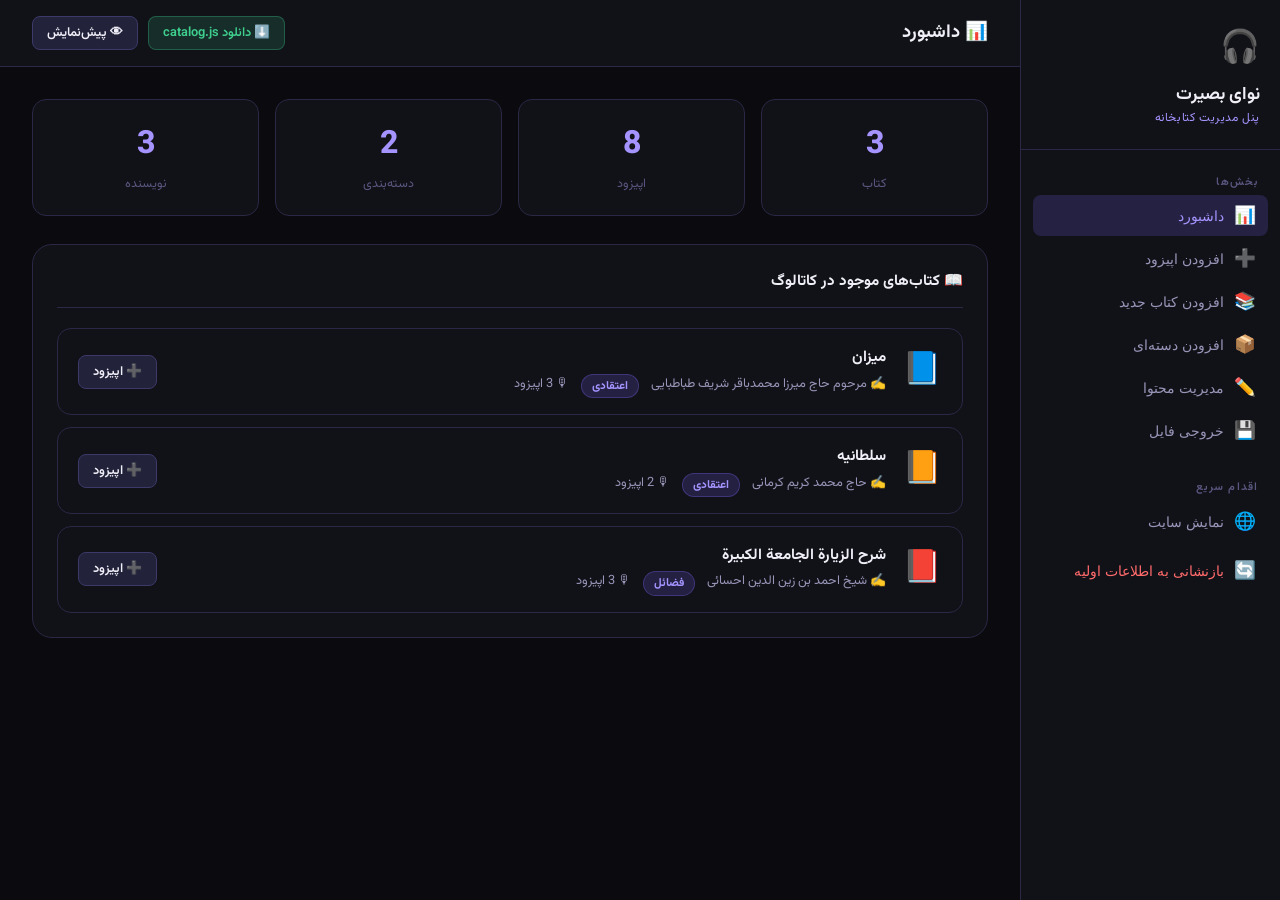
==== admin.html @ f635dee9 "Update admin.html" ====
<!DOCTYPE html>
<html lang="fa" dir="rtl">
<head>
  <meta charset="UTF-8" />
  <meta name="viewport" content="width=device-width, initial-scale=1.0" />
  <title>پنل مدیریت — نوای بصیرت</title>
  <link rel="icon" href="image/favicon.svg" type="image/svg+xml">
  <link rel="preconnect" href="https://fonts.googleapis.com">
  <link href="https://fonts.googleapis.com/css2?family=Vazirmatn:wght@300;400;500;600;700;800&display=swap" rel="stylesheet">
  <style>
    :root {
      --bg-deep:       #0a0a0f;
      --bg-card:       #111118;
      --bg-surface:    #1a1a28;
      --bg-elevated:   #22223a;
      --accent:        #7c6aff;
      --accent-glow:   rgba(124,106,255,0.18);
      --accent-soft:   #a594ff;
      --gold:          #f0c040;
      --text-primary:  #f0eff8;
      --text-secondary:#9896b8;
      --text-muted:    #5a5880;
      --border:        #2a2845;
      --border-bright: #3d3a6a;
      --success:       #3ecf8e;
      --danger:        #ff6b6b;
      --radius-sm:     8px;
      --radius-md:     14px;
      --radius-lg:     20px;
      --font:          'Vazirmatn', sans-serif;
    }

    *, *::before, *::after { box-sizing: border-box; margin: 0; padding: 0; }

    body {
      font-family: var(--font);
      background: var(--bg-deep);
      color: var(--text-primary);
      direction: rtl;
      min-height: 100vh;
      line-height: 1.6;
      font-size: 15px;
    }

    /* ── لایه‌اوت اصلی ── */
    .layout {
      display: grid;
      grid-template-columns: 260px 1fr;
      min-height: 100vh;
    }

    /* ── سایدبار ── */
    .sidebar {
      background: var(--bg-card);
      border-left: 1px solid var(--border);
      padding: 0;
      position: sticky;
      top: 0;
      height: 100vh;
      display: flex;
      flex-direction: column;
      overflow-y: auto;
    }

    .sidebar-logo {
      padding: 24px 20px 20px;
      border-bottom: 1px solid var(--border);
    }
    .sidebar-logo .logo-icon { font-size: 2rem; }
    .sidebar-logo .logo-title {
      font-size: 1.1rem;
      font-weight: 700;
      color: var(--text-primary);
      margin-top: 6px;
    }
    .sidebar-logo .logo-sub {
      font-size: 0.75rem;
      color: var(--accent-soft);
      letter-spacing: 0.05em;
    }

    .sidebar-nav {
      padding: 16px 12px;
      flex: 1;
    }

    .nav-section-title {
      font-size: 0.7rem;
      color: var(--text-muted);
      text-transform: uppercase;
      letter-spacing: 0.1em;
      padding: 8px 10px 4px;
      font-weight: 600;
    }

    .nav-item {
      display: flex;
      align-items: center;
      gap: 10px;
      padding: 10px 12px;
      border-radius: var(--radius-sm);
      color: var(--text-secondary);
      cursor: pointer;
      font-size: 0.88rem;
      font-weight: 500;
      transition: all 0.18s;
      margin-bottom: 2px;
      border: none;
      background: none;
      width: 100%;
      text-align: right;
    }
    .nav-item:hover { background: var(--bg-surface); color: var(--text-primary); }
    .nav-item.active { background: var(--accent-glow); color: var(--accent-soft); }
    .nav-item .nav-icon { font-size: 1.1rem; }

    /* ── محتوای اصلی ── */
    .main {
      display: flex;
      flex-direction: column;
      min-height: 100vh;
    }

    .topbar {
      background: var(--bg-card);
      border-bottom: 1px solid var(--border);
      padding: 16px 32px;
      display: flex;
      align-items: center;
      justify-content: space-between;
      position: sticky;
      top: 0;
      z-index: 10;
    }

    .page-title {
      font-size: 1.15rem;
      font-weight: 700;
      display: flex;
      align-items: center;
      gap: 10px;
    }

    .content {
      padding: 32px;
      flex: 1;
    }

    /* ── تب‌ها ── */
    .tabs {
      display: flex;
      gap: 4px;
      background: var(--bg-card);
      border: 1px solid var(--border);
      border-radius: var(--radius-md);
      padding: 4px;
      margin-bottom: 28px;
      width: fit-content;
    }

    .tab-btn {
      padding: 8px 20px;
      border-radius: 10px;
      border: none;
      background: none;
      color: var(--text-secondary);
      font-family: var(--font);
      font-size: 0.88rem;
      font-weight: 500;
      cursor: pointer;
      transition: all 0.18s;
    }
    .tab-btn.active {
      background: var(--accent);
      color: #fff;
    }
    .tab-btn:hover:not(.active) { color: var(--text-primary); }

    .tab-panel { display: none; }
    .tab-panel.active { display: block; }

    /* ── کارت‌ها ── */
    .card {
      background: var(--bg-card);
      border: 1px solid var(--border);
      border-radius: var(--radius-lg);
      padding: 24px;
      margin-bottom: 20px;
    }

    .card-title {
      font-size: 0.95rem;
      font-weight: 700;
      color: var(--text-primary);
      margin-bottom: 20px;
      padding-bottom: 14px;
      border-bottom: 1px solid var(--border);
      display: flex;
      align-items: center;
      gap: 8px;
    }

    /* ── فرم ── */
    .form-row {
      display: grid;
      grid-template-columns: 1fr 1fr;
      gap: 16px;
      margin-bottom: 16px;
    }

    .form-row.single { grid-template-columns: 1fr; }
    .form-row.triple { grid-template-columns: 1fr 1fr 1fr; }

    .form-group {
      display: flex;
      flex-direction: column;
      gap: 6px;
    }

    .form-label {
      font-size: 0.8rem;
      font-weight: 600;
      color: var(--text-secondary);
      display: flex;
      align-items: center;
      gap: 6px;
    }

    .form-label .req { color: var(--danger); }

    .form-input, .form-select, .form-textarea {
      background: var(--bg-surface);
      border: 1px solid var(--border);
      border-radius: var(--radius-sm);
      padding: 10px 14px;
      color: var(--text-primary);
      font-family: var(--font);
      font-size: 0.9rem;
      transition: border-color 0.18s, box-shadow 0.18s;
      direction: rtl;
    }

    .form-input:focus, .form-select:focus, .form-textarea:focus {
      outline: none;
      border-color: var(--accent);
      box-shadow: 0 0 0 3px var(--accent-glow);
    }

    .form-textarea { min-height: 80px; resize: vertical; }

    .form-select option { background: var(--bg-surface); }

    /* ── آپلود فایل صوتی ── */
    .audio-drop-zone {
      border: 2px dashed var(--border-bright);
      border-radius: var(--radius-md);
      padding: 32px;
      text-align: center;
      cursor: pointer;
      transition: all 0.2s;
      background: var(--bg-surface);
      position: relative;
    }
    .audio-drop-zone:hover, .audio-drop-zone.drag-over {
      border-color: var(--accent);
      background: var(--accent-glow);
    }
    .audio-drop-zone input[type="file"] {
      position: absolute;
      inset: 0;
      opacity: 0;
      cursor: pointer;
    }
    .drop-icon { font-size: 2.5rem; margin-bottom: 10px; }
    .drop-text { font-size: 0.9rem; color: var(--text-secondary); }
    .drop-subtext { font-size: 0.78rem; color: var(--text-muted); margin-top: 4px; }

    /* ── پریویو فایل صوتی ── */
    .audio-preview {
      background: var(--bg-elevated);
      border: 1px solid var(--border-bright);
      border-radius: var(--radius-md);
      padding: 16px;
      display: none;
      margin-top: 12px;
    }
    .audio-preview.visible { display: block; }
    .audio-info {
      display: flex;
      align-items: center;
      gap: 14px;
    }
    .audio-file-icon { font-size: 2rem; }
    .audio-file-name { font-size: 0.88rem; font-weight: 600; color: var(--text-primary); }
    .audio-file-meta { font-size: 0.78rem; color: var(--text-muted); margin-top: 2px; }
    .audio-detected {
      display: flex;
      gap: 12px;
      margin-top: 12px;
      padding-top: 12px;
      border-top: 1px solid var(--border);
    }
    .detected-item {
      background: rgba(62,207,142,0.1);
      border: 1px solid rgba(62,207,142,0.3);
      border-radius: var(--radius-sm);
      padding: 6px 12px;
      font-size: 0.8rem;
      color: var(--success);
      display: flex;
      align-items: center;
      gap: 6px;
    }
    .detected-item span { font-weight: 700; }

    /* ── دکمه‌ها ── */
    .btn {
      padding: 10px 24px;
      border-radius: var(--radius-sm);
      border: none;
      font-family: var(--font);
      font-size: 0.9rem;
      font-weight: 600;
      cursor: pointer;
      transition: all 0.18s;
      display: inline-flex;
      align-items: center;
      gap: 8px;
    }
    .btn-primary {
      background: var(--accent);
      color: #fff;
    }
    .btn-primary:hover { background: var(--accent-soft); transform: translateY(-1px); }
    .btn-secondary {
      background: var(--bg-elevated);
      color: var(--text-primary);
      border: 1px solid var(--border-bright);
    }
    .btn-secondary:hover { border-color: var(--accent); color: var(--accent-soft); }
    .btn-success {
      background: rgba(62,207,142,0.15);
      color: var(--success);
      border: 1px solid rgba(62,207,142,0.3);
    }
    .btn-success:hover { background: rgba(62,207,142,0.25); }
    .btn-danger {
      background: rgba(255,107,107,0.12);
      color: var(--danger);
      border: 1px solid rgba(255,107,107,0.25);
    }
    .btn-danger:hover { background: rgba(255,107,107,0.2); }
    .btn-sm { padding: 6px 14px; font-size: 0.8rem; }

    .btn-row {
      display: flex;
      gap: 10px;
      margin-top: 20px;
      padding-top: 20px;
      border-top: 1px solid var(--border);
      justify-content: flex-end;
    }

    /* ── نشان‌ها ── */
    .badge {
      display: inline-flex;
      align-items: center;
      padding: 2px 10px;
      border-radius: 20px;
      font-size: 0.72rem;
      font-weight: 700;
    }
    .badge-new { background: rgba(255,107,107,0.15); color: var(--danger); border: 1px solid rgba(255,107,107,0.3); }
    .badge-cat { background: var(--accent-glow); color: var(--accent-soft); border: 1px solid rgba(124,106,255,0.3); }
    .badge-ok { background: rgba(62,207,142,0.1); color: var(--success); border: 1px solid rgba(62,207,142,0.25); }

    /* ── لیست کتاب‌ها ── */
    .books-list { display: flex; flex-direction: column; gap: 12px; }

    .book-item {
      background: var(--bg-card);
      border: 1px solid var(--border);
      border-radius: var(--radius-md);
      padding: 16px 20px;
      display: flex;
      align-items: center;
      gap: 16px;
      cursor: pointer;
      transition: all 0.18s;
    }
    .book-item:hover { border-color: var(--border-bright); background: var(--bg-surface); }
    .book-item.selected { border-color: var(--accent); background: var(--accent-glow); }

    .book-emoji { font-size: 2rem; flex-shrink: 0; }
    .book-info { flex: 1; }
    .book-name { font-size: 0.95rem; font-weight: 700; color: var(--text-primary); }
    .book-meta { font-size: 0.8rem; color: var(--text-secondary); margin-top: 4px; display: flex; gap: 12px; }
    .book-actions { display: flex; gap: 8px; }

    /* ── لیست اپیزودها ── */
    .episodes-list { display: flex; flex-direction: column; gap: 8px; }

    .episode-item {
      background: var(--bg-surface);
      border: 1px solid var(--border);
      border-radius: var(--radius-sm);
      padding: 12px 16px;
      display: flex;
      align-items: center;
      gap: 12px;
    }

    .ep-num {
      width: 28px;
      height: 28px;
      background: var(--accent-glow);
      border-radius: 50%;
      display: flex;
      align-items: center;
      justify-content: center;
      font-size: 0.75rem;
      font-weight: 700;
      color: var(--accent-soft);
      flex-shrink: 0;
    }
    .ep-info { flex: 1; }
    .ep-title { font-size: 0.88rem; font-weight: 600; color: var(--text-primary); }
    .ep-meta { font-size: 0.75rem; color: var(--text-muted); margin-top: 2px; display: flex; gap: 10px; }

    /* ── خروجی catalog.js ── */
    .output-box {
      background: #0d0d1a;
      border: 1px solid var(--border);
      border-radius: var(--radius-md);
      padding: 20px;
      font-family: 'Courier New', monospace;
      font-size: 0.78rem;
      color: #a594ff;
      overflow: auto;
      max-height: 500px;
      white-space: pre;
      line-height: 1.6;
      direction: ltr;
      text-align: left;
    }

    /* ── آمار ── */
    .stats-grid {
      display: grid;
      grid-template-columns: repeat(4, 1fr);
      gap: 16px;
      margin-bottom: 28px;
    }

    .stat-card {
      background: var(--bg-card);
      border: 1px solid var(--border);
      border-radius: var(--radius-md);
      padding: 20px;
      text-align: center;
    }
    .stat-num { font-size: 2rem; font-weight: 800; color: var(--accent-soft); }
    .stat-label { font-size: 0.78rem; color: var(--text-muted); margin-top: 4px; }

    /* ── هشدار/موفقیت ── */
    .alert {
      padding: 12px 16px;
      border-radius: var(--radius-sm);
      font-size: 0.85rem;
      display: flex;
      align-items: center;
      gap: 10px;
      margin-bottom: 16px;
    }
    .alert-success { background: rgba(62,207,142,0.1); border: 1px solid rgba(62,207,142,0.3); color: var(--success); }
    .alert-warning { background: rgba(240,192,64,0.1); border: 1px solid rgba(240,192,64,0.3); color: var(--gold); }
    .alert-error { background: rgba(255,107,107,0.1); border: 1px solid rgba(255,107,107,0.3); color: var(--danger); }
    .alert { display: none; }
    .alert.show { display: flex; }

    /* ── چک‌باکس ── */
    .check-row {
      display: flex;
      align-items: center;
      gap: 10px;
    }
    .check-row input[type="checkbox"] {
      width: 18px;
      height: 18px;
      accent-color: var(--accent);
      cursor: pointer;
    }
    .check-row label { font-size: 0.88rem; color: var(--text-secondary); cursor: pointer; }

    /* ── پروگرس ── */
    .progress-bar {
      height: 4px;
      background: var(--border);
      border-radius: 2px;
      overflow: hidden;
      margin-top: 8px;
    }
    .progress-fill {
      height: 100%;
      background: var(--accent);
      border-radius: 2px;
      transition: width 0.3s;
      width: 0%;
    }

    /* ── responsive ── */
    @media (max-width: 900px) {
      .layout { grid-template-columns: 1fr; }
      .sidebar { position: static; height: auto; }
      .stats-grid { grid-template-columns: repeat(2, 1fr); }
      .form-row { grid-template-columns: 1fr; }
    }

    /* ── تگ اپشنال ── */
    .optional { font-size: 0.7rem; color: var(--text-muted); }

    /* ── نشانگر بارگذاری ── */
    .loading-spinner {
      display: inline-block;
      width: 14px;
      height: 14px;
      border: 2px solid rgba(255,255,255,0.3);
      border-top-color: #fff;
      border-radius: 50%;
      animation: spin 0.7s linear infinite;
    }
    @keyframes spin { to { transform: rotate(360deg); } }

    /* ── تقسیم‌کننده بخش ── */
    .section-divider {
      display: flex;
      align-items: center;
      gap: 12px;
      margin: 24px 0 20px;
      color: var(--text-muted);
      font-size: 0.8rem;
    }
    .section-divider::before,
    .section-divider::after {
      content: '';
      flex: 1;
      height: 1px;
      background: var(--border);
    }
  </style>
</head>
<body>

<div class="layout">

  <!-- ── سایدبار ── -->
  <aside class="sidebar">
    <div class="sidebar-logo">
      <div class="logo-icon">🎧</div>
      <div class="logo-title">نوای بصیرت</div>
      <div class="logo-sub">پنل مدیریت کتابخانه</div>
    </div>
    <nav class="sidebar-nav">
      <div class="nav-section-title">بخش‌ها</div>
      <button class="nav-item active" onclick="switchTab('dashboard')" id="nav-dashboard">
        <span class="nav-icon">📊</span> داشبورد
      </button>
      <button class="nav-item" onclick="switchTab('add-episode')" id="nav-add-episode">
        <span class="nav-icon">➕</span> افزودن اپیزود
      </button>
      <button class="nav-item" onclick="switchTab('add-book')" id="nav-add-book">
        <span class="nav-icon">📚</span> افزودن کتاب جدید
      </button>
      <button class="nav-item" onclick="switchTab('bulk-add')" id="nav-bulk-add">
        <span class="nav-icon">📦</span> افزودن دسته‌ای
      </button>
      <button class="nav-item" onclick="switchTab('manage')" id="nav-manage">
        <span class="nav-icon">✏️</span> مدیریت محتوا
      </button>
      <button class="nav-item" onclick="switchTab('export')" id="nav-export">
        <span class="nav-icon">💾</span> خروجی فایل
      </button>
      <div class="nav-section-title" style="margin-top:20px">اقدام سریع</div>
      <button class="nav-item" onclick="window.open('index.html','_blank')">
        <span class="nav-icon">🌐</span> نمایش سایت
      </button>
      <button class="nav-item" onclick="resetToDefault()" style="color:var(--danger);margin-top:8px;">
        <span class="nav-icon">🔄</span> بازنشانی به اطلاعات اولیه
      </button>
    </nav>
  </aside>

  <!-- ── محتوای اصلی ── -->
  <main class="main">
    <div class="topbar">
      <div class="page-title" id="page-title">📊 داشبورد</div>
      <div style="display:flex;gap:10px;align-items:center;">
        <span id="unsaved-badge" style="display:none;background:rgba(240,192,64,0.15);border:1px solid rgba(240,192,64,0.4);color:var(--gold);border-radius:20px;padding:3px 12px;font-size:0.75rem;font-weight:600;">● تغییرات ذخیره‌نشده</span>
        <button class="btn btn-success btn-sm" onclick="quickDownload()" id="quick-dl-btn">⬇️ دانلود catalog.js</button>
        <button class="btn btn-secondary btn-sm" onclick="switchTab('export')">👁 پیش‌نمایش</button>
      </div>
    </div>

    <div class="content">

      <!-- ══════════════════════ داشبورد ══════════════════════ -->
      <div class="tab-panel active" id="panel-dashboard">
        <div class="stats-grid" id="stats-grid"></div>

        <div class="card">
          <div class="card-title">📖 کتاب‌های موجود در کاتالوگ</div>
          <div class="books-list" id="dashboard-books"></div>
        </div>
      </div>

      <!-- ══════════════════════ افزودن اپیزود ══════════════════════ -->
      <div class="tab-panel" id="panel-add-episode">

        <div class="alert alert-success" id="ep-alert-success">✅ اپیزود با موفقیت اضافه شد!</div>
        <div class="alert alert-error" id="ep-alert-error">❌ لطفاً فیلدهای ستاره‌دار را پر کنید.</div>


        <div style="background:rgba(62,207,142,0.07);border:1px solid rgba(62,207,142,0.3);border-radius:var(--radius-md);padding:14px 18px;margin-bottom:20px;font-size:0.82rem;line-height:1.8;color:var(--text-secondary);">
          <div style="font-weight:700;color:var(--success);margin-bottom:6px;">✅ به‌روزرسانی خودکار فعال است</div>
          اطلاعات در <b style="color:var(--text-primary);">مرورگر (localStorage)</b> ذخیره می‌شود و <b style="color:var(--text-primary);">بلافاصله</b> در سایت اعمال می‌گردد.
          <div style="margin-top:8px;display:flex;gap:10px;flex-wrap:wrap;">
            <span style="background:rgba(62,207,142,0.1);border:1px solid rgba(62,207,142,0.2);border-radius:20px;padding:2px 12px;">۱. اپیزود را اضافه کنید</span>
            <span style="background:rgba(62,207,142,0.1);border:1px solid rgba(62,207,142,0.2);border-radius:20px;padding:2px 12px;">۲. صفحه سایت را رفرش کنید — همین!</span>
          </div>
          <div style="margin-top:10px;padding-top:10px;border-top:1px solid rgba(62,207,142,0.15);font-size:0.77rem;color:var(--text-muted);">
            ⚠️ برای استفاده در مرورگر یا دستگاه دیگر، همچنان می‌توانید از دکمه «⬇️ دانلود catalog.js» بالای صفحه استفاده کنید.
          </div>
        </div>
        <!-- انتخاب کتاب -->
        <div class="card">
          <div class="card-title">📖 انتخاب کتاب</div>
          <div class="form-row single">
            <div class="form-group">
              <label class="form-label">کتاب مورد نظر <span class="req">*</span></label>
              <select class="form-select" id="ep-book-select">
                <option value="">— انتخاب کنید —</option>
              </select>
            </div>
          </div>
          <div id="book-selected-info" style="display:none;margin-top:8px;">
            <div class="book-item selected" id="selected-book-card" style="cursor:default;"></div>
          </div>
        </div>

        <!-- آپلود فایل صوتی -->
        <div class="card">
          <div class="card-title">🎵 فایل صوتی <span class="optional">(اختیاری — برای استخراج خودکار اطلاعات)</span></div>

          <div class="audio-drop-zone" id="audio-drop-zone">
            <input type="file" accept="audio/*" id="audio-file-input" />
            <div class="drop-icon">🎙️</div>
            <div class="drop-text">فایل صوتی را اینجا بکشید یا کلیک کنید</div>
            <div class="drop-subtext">MP3 · M4A · OGG · WAV · FLAC — مدت زمان به صورت خودکار محاسبه می‌شود</div>
          </div>

          <div class="audio-preview" id="audio-preview">
            <div class="audio-info">
              <div class="audio-file-icon">🎵</div>
              <div>
                <div class="audio-file-name" id="audio-file-name"></div>
                <div class="audio-file-meta" id="audio-file-meta"></div>
              </div>
            </div>
            <div class="audio-detected" id="audio-detected"></div>
            <div style="margin-top:12px;">
              <audio id="audio-player" controls style="width:100%;border-radius:8px;"></audio>
            </div>
            <div class="progress-bar" id="audio-load-bar">
              <div class="progress-fill" id="audio-load-fill"></div>
            </div>
          </div>
        </div>

        <!-- اطلاعات اپیزود -->
        <div class="card">
          <div class="card-title">📝 اطلاعات اپیزود</div>

          <div class="form-row">
            <div class="form-group">
              <label class="form-label">عنوان اپیزود <span class="req">*</span></label>
              <input type="text" class="form-input" id="ep-title" placeholder="مثال: فصل اول" />
            </div>
            <div class="form-group">
              <label class="form-label">مدت زمان <span class="req">*</span></label>
              <input type="text" class="form-input" id="ep-duration" placeholder="مثال: 42:30" />
            </div>
          </div>

          <div class="form-row single">
            <div class="form-group">
              <label class="form-label">لینک صوتی (تلگرام یا مستقیم) <span class="req">*</span></label>
              <div style="display:flex;gap:8px;align-items:stretch;">
                <input type="text" class="form-input" id="ep-url" placeholder="https://t.me/channel/1234" style="flex:1;" oninput="onUrlInput(this.value)" />
                <button class="btn btn-secondary" id="tg-fetch-btn" onclick="fetchTelegramInfo()" style="white-space:nowrap;display:none;">
                  <span id="tg-fetch-icon">📡</span> دریافت اطلاعات
                </button>
              </div>
              <div id="tg-fetch-status" style="display:none;margin-top:8px;"></div>
            </div>
          </div>

          <!-- اطلاعات دریافت‌شده از تلگرام -->
          <div id="tg-info-box" style="display:none;margin-bottom:16px;">
            <div style="background:rgba(62,207,142,0.07);border:1px solid rgba(62,207,142,0.25);border-radius:var(--radius-md);padding:16px;">
              <div style="font-size:0.82rem;font-weight:700;color:var(--success);margin-bottom:12px;display:flex;align-items:center;gap:6px;">
                ✅ اطلاعات از تلگرام دریافت شد
                <span id="tg-auto-filled-badge" style="background:rgba(62,207,142,0.15);border:1px solid rgba(62,207,142,0.3);border-radius:20px;padding:2px 10px;font-size:0.72rem;">فیلدها تکمیل شدند</span>
              </div>
              <div id="tg-info-items" style="display:flex;flex-wrap:wrap;gap:10px;"></div>
            </div>
          </div>

          <!-- تنظیمات تلگرام -->
          <div id="tg-token-panel" style="display:none;margin-bottom:16px;">
            <div style="background:rgba(240,192,64,0.07);border:1px solid rgba(240,192,64,0.25);border-radius:var(--radius-md);padding:16px;">
              <div style="font-size:0.82rem;font-weight:700;color:var(--gold);margin-bottom:4px;">🤖 تنظیمات بات تلگرام</div>
              <div style="font-size:0.72rem;color:var(--text-muted);margin-bottom:12px;line-height:1.7;">
                بات را در کانال/گروه واسط ادمین کنید، سپس توکن و آیدی را وارد نمایید.
              </div>

              <div style="margin-bottom:10px;">
                <label style="font-size:0.78rem;color:var(--text-muted);display:block;margin-bottom:4px;">توکن بات <span style="color:var(--danger);">*</span></label>
                <div style="display:flex;gap:8px;">
                  <input type="password" class="form-input" id="tg-bot-token" placeholder="123456789:ABCdef..." style="flex:1;font-size:0.82rem;" />
                  <button class="btn btn-secondary btn-sm" onclick="verifyAndSaveBotToken('single')" style="white-space:nowrap;">🔌 اتصال</button>
                </div>
                <div id="single-token-verify-result" style="font-size:0.73rem;margin-top:4px;display:none;"></div>
              </div>

              <div>
                <label style="font-size:0.78rem;color:var(--text-muted);display:block;margin-bottom:4px;">آیدی عددی کانال/گروه واسط <span style="color:var(--danger);">*</span></label>
                <div style="display:flex;gap:8px;">
                  <input type="text" class="form-input" id="tg-relay-chat" placeholder="-1001234567890" style="flex:1;font-size:0.82rem;direction:ltr;" />
                  <button class="btn btn-secondary btn-sm" onclick="verifyAndSaveRelayChat('single')" style="white-space:nowrap;">✔️ تأیید</button>
                </div>
                <div id="single-relay-verify-result" style="font-size:0.73rem;margin-top:4px;display:none;"></div>
                <div style="font-size:0.72rem;color:var(--text-muted);margin-top:5px;line-height:1.6;">
                  بات باید ادمین این کانال/گروه باشد · پیام forward و بلافاصله حذف می‌شود
                </div>
              </div>
            </div>
          </div>

          <div class="form-row">
            <div class="form-group">
              <label class="form-label">تاریخ انتشار</label>
              <input type="text" class="form-input" id="ep-date" placeholder="مثال: ۱۴۰۳/۰۱/۱۵" />
            </div>
            <div class="form-group">
              <label class="form-label">خواننده / گوینده <span class="optional">(اختیاری)</span></label>
              <input type="text" class="form-input" id="ep-performer" placeholder="از تلگرام استخراج می‌شود" />
            </div>
          </div>

          <div class="form-row single">
            <div class="form-group">
              <label class="form-label">توضیحات <span class="optional">(اختیاری)</span></label>
              <textarea class="form-textarea" id="ep-desc" placeholder="خلاصه محتوای این اپیزود..."></textarea>
            </div>
          </div>

          <div class="form-row single">
            <div class="check-row">
              <input type="checkbox" id="ep-is-new" />
              <label for="ep-is-new">🔴 این اپیزود را به عنوان «جدید» علامت بزن</label>
            </div>
          </div>

          <div class="btn-row">
            <button class="btn btn-secondary" onclick="clearEpForm()">🗑️ پاک کردن</button>
            <button class="btn btn-primary" onclick="addEpisode()">➕ افزودن اپیزود</button>
          </div>
        </div>
      </div>

      <!-- ══════════════════════ افزودن کتاب جدید ══════════════════════ -->
      <div class="tab-panel" id="panel-add-book">

        <div class="alert alert-success" id="book-alert-success">✅ کتاب با موفقیت اضافه شد!</div>
        <div class="alert alert-error" id="book-alert-error">❌ لطفاً عنوان، نویسنده و دسته‌بندی را وارد کنید.</div>

        <div class="card">
          <div class="card-title">📚 مشخصات کتاب</div>

          <div class="form-row">
            <div class="form-group">
              <label class="form-label">عنوان کتاب <span class="req">*</span></label>
              <input type="text" class="form-input" id="book-title" placeholder="نام کتاب" />
            </div>
            <div class="form-group">
              <label class="form-label">نویسنده / گوینده <span class="req">*</span></label>
              <input type="text" class="form-input" id="book-author" placeholder="نام نویسنده یا گوینده" />
            </div>
          </div>

          <div class="form-row">
            <div class="form-group">
              <label class="form-label">دسته‌بندی <span class="req">*</span></label>
              <input type="text" class="form-input" id="book-category" placeholder="مثال: اعتقادی، فضائل، ..." list="category-list" />
              <datalist id="category-list"></datalist>
            </div>
            <div class="form-group">
              <label class="form-label">تعداد اپیزود کل <span class="optional">(برآورد)</span></label>
              <input type="number" class="form-input" id="book-total-ep" placeholder="مثال: 20" min="1" />
            </div>
          </div>

          <div class="form-row single">
            <div class="form-group">
              <label class="form-label">توضیحات کتاب <span class="optional">(اختیاری)</span></label>
              <textarea class="form-textarea" id="book-desc" placeholder="درباره این کتاب..."></textarea>
            </div>
          </div>

          <div class="btn-row">
            <button class="btn btn-secondary" onclick="clearBookForm()">🗑️ پاک کردن</button>
            <button class="btn btn-primary" onclick="addBook()">📚 افزودن کتاب</button>
          </div>
        </div>
      </div>

      <!-- ══════════════════════ مدیریت محتوا ══════════════════════ -->
      <div class="tab-panel" id="panel-manage">
        <div class="card">
          <div class="card-title">🗂️ همه کتاب‌ها و اپیزودها</div>
          <div id="manage-list"></div>
        </div>
      </div>

      <!-- ══════════════════════ خروجی فایل ══════════════════════ -->
      <div class="tab-panel" id="panel-export">

        <div class="alert alert-warning show" id="export-warning">
          ⚠️ این فایل را پس از دانلود، جایگزین فایل <code>data/catalog.js</code> در پوشه پروژه کنید.
        </div>

        <div class="card">
          <div class="card-title">💾 پیش‌نمایش catalog.js</div>
          <div class="btn-row" style="border-top:none;padding-top:0;margin-top:0;margin-bottom:16px;justify-content:flex-start;">
            <button class="btn btn-primary" onclick="downloadCatalog()">⬇️ دانلود catalog.js</button>
            <button class="btn btn-secondary" onclick="copyToClipboard()">📋 کپی در کلیپ‌بورد</button>
          </div>
          <div class="output-box" id="catalog-output"></div>
        </div>
      </div>


      <!-- ══════════════════════ افزودن دسته‌ای ══════════════════════ -->
      <div class="tab-panel" id="panel-bulk-add">

        <div class="alert alert-success" id="bulk-alert-success">✅ اپیزودها با موفقیت اضافه شدند!</div>
        <div class="alert alert-error"   id="bulk-alert-error">❌ خطا در افزودن — فیلدهای ستاره‌دار را بررسی کنید.</div>

        <div class="card">
          <div class="card-title">📖 انتخاب کتاب</div>
          <div class="form-row single">
            <div class="form-group">
              <label class="form-label">کتاب مورد نظر <span class="req">*</span></label>
              <select class="form-select" id="bulk-book-select">
                <option value="">— انتخاب کنید —</option>
              </select>
            </div>
          </div>
        </div>

        <div class="card" id="bulk-bot-settings-card">
          <div class="card-title">🤖 تنظیمات بات تلگرام
            <span id="bulk-bot-status-badge" style="margin-right:auto;font-size:0.72rem;font-weight:600;padding:2px 10px;border-radius:20px;display:none;"></span>
          </div>

          <!-- راهنمای سریع -->
          <div style="background:rgba(124,106,255,0.07);border:1px solid rgba(124,106,255,0.2);border-radius:var(--radius-sm);padding:12px 14px;margin-bottom:14px;font-size:0.78rem;color:var(--text-secondary);line-height:1.8;">
            <b style="color:var(--accent-soft);">📌 نحوه اتصال بات:</b><br>
            ۱. از @BotFather یک بات بسازید و توکن را کپی کنید.<br>
            ۲. بات را به کانال/گروه خصوصی خود اضافه کنید و ادمین کنید (حداقل دسترسی: ارسال پیام، حذف پیام).<br>
            ۳. آیدی عددی کانال/گروه را در فیلد زیر وارد کنید (مثال: <code style="background:rgba(255,255,255,0.08);padding:1px 5px;border-radius:3px;direction:ltr;display:inline-block;">-1001234567890</code>).
          </div>

          <div style="margin-bottom:12px;">
            <label style="font-size:0.78rem;color:var(--text-muted);display:block;margin-bottom:5px;">توکن بات (از @BotFather) <span style="color:var(--danger);">*</span></label>
            <div style="display:flex;gap:8px;align-items:center;">
              <input type="password" class="form-input" id="bulk-bot-token" placeholder="123456789:ABCdef..." style="flex:1;font-size:0.85rem;" oninput="onBulkTokenInput()" />
              <button class="btn btn-secondary" id="bulk-token-verify-btn" onclick="verifyAndSaveBotToken('bulk')" style="white-space:nowrap;">🔌 اتصال</button>
              <span id="bulk-token-ok" style="display:none;color:var(--success);font-size:0.8rem;">✅</span>
            </div>
            <div id="bulk-token-verify-result" style="font-size:0.75rem;margin-top:5px;display:none;"></div>
          </div>

          <div>
            <label style="font-size:0.78rem;color:var(--text-muted);display:block;margin-bottom:5px;">🔀 آیدی عددی کانال/گروه واسط <span style="color:var(--danger);">*</span></label>
            <div style="display:flex;gap:8px;align-items:center;">
              <input type="text" class="form-input" id="bulk-relay-chat" placeholder="-1001234567890" style="flex:1;font-size:0.85rem;direction:ltr;" />
              <button class="btn btn-secondary" onclick="verifyAndSaveRelayChat('bulk')" style="white-space:nowrap;">✔️ تأیید</button>
              <span id="bulk-relay-ok" style="display:none;color:var(--success);font-size:0.8rem;">✅</span>
            </div>
            <div id="bulk-relay-verify-result" style="font-size:0.75rem;margin-top:5px;display:none;"></div>
            <div style="font-size:0.72rem;color:var(--text-muted);margin-top:5px;line-height:1.6;">
              برای کانال خصوصی، آیدی با <b>-100</b> شروع می‌شود. بات باید در آن ادمین باشد.
            </div>
          </div>
        </div>

        <div class="card">
          <div class="card-title">📋 لیست لینک‌های تلگرام</div>
          <div style="font-size:0.82rem;color:var(--text-muted);margin-bottom:12px;">هر لینک را در یک خط وارد کنید. اطلاعات از تلگرام دریافت می‌شود.</div>
          <textarea class="form-textarea" id="bulk-links" rows="8" placeholder="https://t.me/channel/101&#10;https://t.me/channel/102&#10;https://t.me/channel/103" style="font-family:monospace;font-size:0.82rem;direction:ltr;"></textarea>
          <div class="btn-row" style="margin-top:12px;">
            <button class="btn btn-secondary" onclick="bulkPreview()" id="bulk-preview-btn">🔍 پیش‌نمایش و دریافت اطلاعات</button>
            <button class="btn btn-primary"   onclick="bulkConfirmAdd()" id="bulk-confirm-btn" style="display:none;">➕ افزودن همه اپیزودها</button>
          </div>
        </div>

        <!-- جدول پیش‌نمایش -->
        <div id="bulk-preview-area" style="display:none;">
          <div class="card">
            <div class="card-title">📊 پیش‌نمایش اپیزودها</div>
            <div style="font-size:0.8rem;color:var(--text-muted);margin-bottom:12px;" id="bulk-preview-summary"></div>
            <div id="bulk-rows-container" style="display:flex;flex-direction:column;gap:10px;"></div>
          </div>
        </div>

      </div>

    </div><!-- /content -->
  </main>

</div><!-- /layout -->

<!-- ── دیتا پایه ── -->
<script src="data/catalog.js"></script>

<script>
// ── وضعیت کاری ──
const STORAGE_KEY = 'navaye_basyrat_catalog';

function loadCatalog() {
  try {
    const saved = localStorage.getItem(STORAGE_KEY);
    if (saved) {
      return JSON.parse(saved);
    }
  } catch(e) {}
  return JSON.parse(JSON.stringify(CATALOG));
}

function saveCatalog() {
  try {
    localStorage.setItem(STORAGE_KEY, JSON.stringify(workingCatalog));
    // نمایش badge تغییرات اعمال‌شده
    const badge = document.getElementById('unsaved-badge');
    if (badge) {
      badge.style.display = 'inline';
      badge.style.background = 'rgba(62,207,142,0.15)';
      badge.style.borderColor = 'rgba(62,207,142,0.4)';
      badge.style.color = 'var(--success)';
      badge.textContent = '✅ ذخیره شد — رفرش سایت کافی است';
      setTimeout(() => { badge.style.display = 'none'; }, 4000);
    }
    const btn = document.getElementById('quick-dl-btn');
    if (btn) btn.style.boxShadow = '';
  } catch(e) {
    alert('خطا در ذخیره‌سازی: ' + e.message);
  }
}

function quickDownload() {
  const content = generateCatalogJS();
  const blob = new Blob([content], { type: 'application/javascript' });
  const a = document.createElement('a');
  a.href = URL.createObjectURL(blob);
  a.download = 'catalog.js';
  a.click();
  URL.revokeObjectURL(a.href);
  // نمایش راهنما
  showDownloadGuide();
}

function showDownloadGuide() {
  const existing = document.getElementById('dl-guide-toast');
  if (existing) existing.remove();
  const toast = document.createElement('div');
  toast.id = 'dl-guide-toast';
  toast.style.cssText = `
    position:fixed;bottom:24px;left:50%;transform:translateX(-50%);
    background:var(--bg-elevated);border:1px solid var(--success);
    border-radius:var(--radius-md);padding:16px 24px;z-index:9999;
    font-size:0.85rem;color:var(--text-primary);box-shadow:0 8px 32px rgba(0,0,0,0.4);
    max-width:440px;text-align:center;line-height:1.7;
  `;
  toast.innerHTML = `
    <div style="font-weight:700;color:var(--success);margin-bottom:6px;">✅ catalog.js دانلود شد</div>
    <div style="color:var(--text-secondary);">
      برای استفاده در این مرورگر، فایلی نیاز نیست — تغییرات خودکار اعمال می‌شوند.<br>
      این فایل برای انتقال به دستگاه/سرور دیگر استفاده کنید.<br>
      آن را جایگزین <code style="background:rgba(255,255,255,0.1);padding:1px 6px;border-radius:4px;">data/catalog.js</code> کنید.
    </div>
    <button onclick="this.parentElement.remove()" style="margin-top:10px;background:transparent;border:1px solid var(--border-bright);color:var(--text-muted);border-radius:6px;padding:4px 14px;cursor:pointer;font-size:0.78rem;">بستن</button>
  `;
  document.body.appendChild(toast);
  setTimeout(() => toast?.remove(), 10000);
}

let workingCatalog = loadCatalog();

const COVER_EMOJIS = ['📗','📘','📙','📕','📔','📒','📚','🔖'];
function bookEmoji(id) {
  const num = parseInt((id || '').replace(/\D/g,'')) || 0;
  return COVER_EMOJIS[num % COVER_EMOJIS.length];
}

function newId(prefix, list) {
  const nums = list.map(x => parseInt((x.id || '').replace(/\D/g,''))).filter(Boolean);
  return prefix + (nums.length ? Math.max(...nums) + 1 : 1);
}

function toJalali() {
  try {
    const d = new Date();
    return new Intl.DateTimeFormat('fa-IR-u-ca-persian', {year:'numeric',month:'2-digit',day:'2-digit'})
      .format(d).replace(/\//g, '/');
  } catch { return ''; }
}

// ── تب سوئیچ ──
function switchTab(id) {
  document.querySelectorAll('.tab-panel').forEach(p => p.classList.remove('active'));
  document.querySelectorAll('.nav-item').forEach(n => n.classList.remove('active'));
  document.getElementById('panel-' + id).classList.add('active');
  document.getElementById('nav-' + id)?.classList.add('active');

  const titles = {
    'dashboard': '📊 داشبورد',
    'add-episode': '➕ افزودن اپیزود',
    'add-book': '📚 افزودن کتاب جدید',
    'manage': '✏️ مدیریت محتوا',
    'export': '💾 خروجی فایل',
    'bulk-add': '📦 افزودن دسته‌ای'
  };
  document.getElementById('page-title').textContent = titles[id] || '';

  if (id === 'dashboard') renderDashboard();
  if (id === 'add-episode') populateBookSelect();
  if (id === 'bulk-add') bulkInit();
  if (id === 'add-book') populateCategoryList();
  if (id === 'manage') renderManage();
  if (id === 'export') renderExport();
}

// ── داشبورد ──
function renderDashboard() {
  const totalBooks = workingCatalog.length;
  const totalEps = workingCatalog.reduce((s, b) => s + b.episodes.length, 0);
  const categories = new Set(workingCatalog.map(b => b.category)).size;
  const authors = new Set(workingCatalog.map(b => b.author)).size;

  document.getElementById('stats-grid').innerHTML = `
    <div class="stat-card"><div class="stat-num">${totalBooks}</div><div class="stat-label">کتاب</div></div>
    <div class="stat-card"><div class="stat-num">${totalEps}</div><div class="stat-label">اپیزود</div></div>
    <div class="stat-card"><div class="stat-num">${categories}</div><div class="stat-label">دسته‌بندی</div></div>
    <div class="stat-card"><div class="stat-num">${authors}</div><div class="stat-label">نویسنده</div></div>
  `;

  const bl = document.getElementById('dashboard-books');
  bl.innerHTML = workingCatalog.map(book => `
    <div class="book-item" onclick="jumpToBook('${book.id}')">
      <div class="book-emoji">${bookEmoji(book.id)}</div>
      <div class="book-info">
        <div class="book-name">${book.title}</div>
        <div class="book-meta">
          <span>✍️ ${book.author}</span>
          <span class="badge badge-cat">${book.category}</span>
          <span>🎙 ${book.episodes.length} اپیزود</span>
        </div>
      </div>
      <div class="book-actions">
        <button class="btn btn-secondary btn-sm" onclick="event.stopPropagation();quickAddEp('${book.id}')">➕ اپیزود</button>
      </div>
    </div>
  `).join('');
}

function jumpToBook(bookId) {
  switchTab('manage');
  setTimeout(() => {
    const el = document.getElementById('manage-book-' + bookId);
    if (el) el.scrollIntoView({ behavior: 'smooth', block: 'start' });
  }, 100);
}

function quickAddEp(bookId) {
  switchTab('add-episode');
  setTimeout(() => {
    document.getElementById('ep-book-select').value = bookId;
    onBookSelect(bookId);
  }, 50);
}

// ── انتخاب کتاب در فرم اپیزود ──
function populateBookSelect() {
  const sel = document.getElementById('ep-book-select');
  sel.innerHTML = '<option value="">— انتخاب کنید —</option>' +
    workingCatalog.map(b => `<option value="${b.id}">${bookEmoji(b.id)} ${b.title} — ${b.author}</option>`).join('');
  sel.onchange = () => onBookSelect(sel.value);
}

function onBookSelect(bookId) {
  const book = workingCatalog.find(b => b.id === bookId);
  const card = document.getElementById('selected-book-card');
  const info = document.getElementById('book-selected-info');
  if (!book) { info.style.display = 'none'; return; }
  info.style.display = 'block';
  card.innerHTML = `
    <div class="book-emoji">${bookEmoji(book.id)}</div>
    <div class="book-info">
      <div class="book-name">${book.title}</div>
      <div class="book-meta">
        <span>✍️ ${book.author}</span>
        <span class="badge badge-cat">${book.category}</span>
        <span>🎙 ${book.episodes.length} اپیزود ثبت‌شده</span>
      </div>
    </div>
  `;
  // شماره اپیزود بعدی برای عنوان پیشنهادی
  const nextNum = book.episodes.length + 1;
  const titleInput = document.getElementById('ep-title');
  if (!titleInput.value) titleInput.value = 'فصل ' + toFarsiNum(nextNum);
  const dateInput = document.getElementById('ep-date');
  if (!dateInput.value) dateInput.value = toJalali();
}

function toFarsiNum(n) {
  const farsi = ['۰','۱','۲','۳','۴','۵','۶','۷','۸','۹'];
  return String(n).split('').map(c => farsi[c] ?? c).join('');
}

// ── آپلود و آنالیز فایل صوتی ──
const dropZone = document.getElementById('audio-drop-zone');
const fileInput = document.getElementById('audio-file-input');

dropZone.addEventListener('dragover', e => { e.preventDefault(); dropZone.classList.add('drag-over'); });
dropZone.addEventListener('dragleave', () => dropZone.classList.remove('drag-over'));
dropZone.addEventListener('drop', e => {
  e.preventDefault();
  dropZone.classList.remove('drag-over');
  if (e.dataTransfer.files[0]) processAudioFile(e.dataTransfer.files[0]);
});
fileInput.addEventListener('change', () => {
  if (fileInput.files[0]) processAudioFile(fileInput.files[0]);
});

function processAudioFile(file) {
  const preview = document.getElementById('audio-preview');
  const nameEl = document.getElementById('audio-file-name');
  const metaEl = document.getElementById('audio-file-meta');
  const detectedEl = document.getElementById('audio-detected');
  const fill = document.getElementById('audio-load-fill');
  const player = document.getElementById('audio-player');

  preview.classList.add('visible');
  nameEl.textContent = file.name;
  metaEl.textContent = 'در حال پردازش...';
  detectedEl.innerHTML = '';
  fill.style.width = '30%';

  const url = URL.createObjectURL(file);
  player.src = url;
  fill.style.width = '60%';

  player.addEventListener('loadedmetadata', function onMeta() {
    player.removeEventListener('loadedmetadata', onMeta);

    const totalSecs = Math.floor(player.duration);
    const mins = Math.floor(totalSecs / 60);
    const secs = totalSecs % 60;
    const durationStr = `${mins}:${String(secs).padStart(2, '0')}`;

    fill.style.width = '100%';
    setTimeout(() => { fill.style.width = '0%'; }, 800);

    // پر کردن مدت زمان
    document.getElementById('ep-duration').value = durationStr;

    // اندازه فایل
    const sizeMB = (file.size / 1024 / 1024).toFixed(1);
    metaEl.textContent = `${sizeMB} MB · ${file.type || 'audio'}`;

    // پیشنهاد عنوان از نام فایل
    const cleanName = file.name.replace(/\.[^.]+$/, '').replace(/[-_]/g, ' ');
    const titleInput = document.getElementById('ep-title');
    if (!titleInput.value) {
      titleInput.value = cleanName;
    }

    detectedEl.innerHTML = `
      <div class="detected-item">✅ مدت زمان: <span>${durationStr}</span></div>
      <div class="detected-item">📁 حجم: <span>${sizeMB} MB</span></div>
    `;
  });

  player.addEventListener('error', () => {
    metaEl.textContent = 'خطا در خواندن فایل';
    fill.style.width = '0%';
  });
}

// ── افزودن اپیزود ──
function addEpisode() {
  const bookId    = document.getElementById('ep-book-select').value;
  const title     = document.getElementById('ep-title').value.trim();
  const duration  = document.getElementById('ep-duration').value.trim();
  const url       = document.getElementById('ep-url').value.trim();
  const desc      = document.getElementById('ep-desc').value.trim();
  const date      = document.getElementById('ep-date').value.trim();
  const isNew     = document.getElementById('ep-is-new').checked;
  const performer = document.getElementById('ep-performer').value.trim();

  hideAlerts();

  if (!bookId || !title || !url) {
    showAlert('ep-alert-error');
    return;
  }

  const book = workingCatalog.find(b => b.id === bookId);
  if (!book) return;

  const epId = newId('ep-' + bookId.replace('book-','') + '-', book.episodes);
  const tgFileId = document.getElementById('ep-url').dataset.telegramFileId || '';

  book.episodes.push({
    id: epId,
    title,
    duration,
    audioUrl: url,
    telegramFileId: tgFileId,
    performer,
    description: desc,
    date: date || toJalali(),
    isNew
  });
  book.totalEpisodes = book.episodes.length;

  saveCatalog();
  showAlert('ep-alert-success');
  // نمایش دکمه دانلود سریع
  setTimeout(() => {
    const btn = document.getElementById('quick-dl-btn');
    if (btn) { btn.textContent = '⬇️ دانلود catalog.js ✨'; setTimeout(() => btn.textContent = '⬇️ دانلود catalog.js', 4000); }
  }, 500);
  clearEpForm();
  renderDashboard();
}

function clearEpForm() {
  ['ep-book-select','ep-title','ep-duration','ep-url','ep-desc','ep-date','ep-performer'].forEach(id => {
    const el = document.getElementById(id);
    if (el) el.value = '';
  });
  document.getElementById('ep-is-new').checked = false;
  document.getElementById('book-selected-info').style.display = 'none';
  document.getElementById('audio-preview').classList.remove('visible');
  document.getElementById('ep-url').dataset.telegramFileId = '';
  document.getElementById('tg-fetch-btn').style.display = 'none';
  document.getElementById('tg-info-box').style.display = 'none';
  document.getElementById('tg-fetch-status').style.display = 'none';
  document.getElementById('tg-token-panel').style.display = 'none';
  hideAlerts();
}

// ── افزودن کتاب ──
function addBook() {
  const title    = document.getElementById('book-title').value.trim();
  const author   = document.getElementById('book-author').value.trim();
  const category = document.getElementById('book-category').value.trim();
  const desc     = document.getElementById('book-desc').value.trim();
  const totalEp  = parseInt(document.getElementById('book-total-ep').value) || 0;

  hideAlerts();
  if (!title || !author || !category) {
    showAlert('book-alert-error');
    return;
  }

  const bookId = newId('book-', workingCatalog);
  workingCatalog.push({
    id: bookId,
    title,
    author,
    category,
    cover: '',
    description: desc,
    totalEpisodes: totalEp,
    episodes: []
  });

  saveCatalog();
  showAlert('book-alert-success');
  clearBookForm();
  renderDashboard();
}

function clearBookForm() {
  ['book-title','book-author','book-category','book-desc','book-total-ep'].forEach(id => {
    const el = document.getElementById(id);
    if (el) el.value = '';
  });
  hideAlerts();
}

function populateCategoryList() {
  const cats = [...new Set(workingCatalog.map(b => b.category))];
  document.getElementById('category-list').innerHTML =
    cats.map(c => `<option value="${c}">`).join('');
}

// ── مدیریت محتوا ──
function renderManage() {
  document.getElementById('manage-list').innerHTML = workingCatalog.map(book => `
    <div id="manage-book-${book.id}" style="margin-bottom:24px;">
      <div style="display:flex;align-items:center;gap:12px;margin-bottom:12px;padding-bottom:10px;border-bottom:1px solid var(--border);">
        <div style="font-size:1.4rem;">${bookEmoji(book.id)}</div>
        <div style="flex:1;">
          <div style="font-weight:700;font-size:0.95rem;">${book.title}</div>
          <div style="font-size:0.78rem;color:var(--text-secondary);">✍️ ${book.author} &nbsp;|&nbsp; <span class="badge badge-cat">${book.category}</span></div>
        </div>
        <div style="display:flex;gap:6px;">
          <button class="btn btn-secondary btn-sm" onclick="quickAddEp('${book.id}')">➕ اپیزود</button>
          <button class="btn btn-danger btn-sm" onclick="deleteBook('${book.id}')">🗑️ حذف کتاب</button>
        </div>
      </div>
      <div class="episodes-list">
        ${book.episodes.length === 0
          ? `<div style="color:var(--text-muted);font-size:0.85rem;padding:12px;text-align:center;">هنوز اپیزودی ندارد</div>`
          : book.episodes.map((ep, i) => `
            <div class="episode-item">
              <div class="ep-num">${i + 1}</div>
              <div class="ep-info">
                <div class="ep-title">${ep.title} ${ep.isNew ? '<span class="badge badge-new">جدید</span>' : ''}</div>
                <div class="ep-meta">
                  <span>⏱ ${ep.duration}</span>
                  <span>📅 ${ep.date}</span>
                  <span style="color:var(--text-muted);font-size:0.7rem;">${ep.audioUrl}</span>
                </div>
              </div>
              <div>
                <button class="btn btn-danger btn-sm" onclick="deleteEpisode('${book.id}','${ep.id}')">🗑️</button>
              </div>
            </div>
          `).join('')}
      </div>
    </div>
  `).join('');
}

function deleteBook(bookId) {
  if (!confirm('آیا مطمئنید؟ کتاب و همه اپیزودهایش حذف می‌شوند.')) return;
  workingCatalog = workingCatalog.filter(b => b.id !== bookId);
  saveCatalog();
  renderManage();
}

function deleteEpisode(bookId, epId) {
  if (!confirm('این اپیزود حذف شود؟')) return;
  const book = workingCatalog.find(b => b.id === bookId);
  if (!book) return;
  book.episodes = book.episodes.filter(e => e.id !== epId);
  book.totalEpisodes = book.episodes.length;
  saveCatalog();
  renderManage();
}

// ── تولید catalog.js ──
function generateCatalogJS() {
  const cats = [...new Set(workingCatalog.map(b => b.category))];
  const json = JSON.stringify(workingCatalog, null, 2);

  return `// ============================================================
//  📚 کاتالوگ کتاب‌ها و اپیزودها
//  ویرایش‌شده با پنل مدیریت نوای بصیرت
//  آخرین به‌روزرسانی: ${new Date().toLocaleString('fa-IR')}
// ============================================================

const CATALOG = ${json};

// دسته‌بندی‌های موجود
const CATEGORIES = ["همه", ...new Set(CATALOG.map(b => b.category))];
`;
}

function renderExport() {
  document.getElementById('catalog-output').textContent = generateCatalogJS();
}

function downloadCatalog() {
  const content = generateCatalogJS();
  const blob = new Blob([content], { type: 'application/javascript' });
  const a = document.createElement('a');
  a.href = URL.createObjectURL(blob);
  a.download = 'catalog.js';
  a.click();
  URL.revokeObjectURL(a.href);
}

function copyToClipboard() {
  navigator.clipboard.writeText(generateCatalogJS()).then(() => {
    const btn = event.target;
    const orig = btn.textContent;
    btn.textContent = '✅ کپی شد!';
    setTimeout(() => btn.textContent = orig, 2000);
  });
}

// ── کمکی ──
function showAlert(id) {
  document.getElementById(id).classList.add('show');
  setTimeout(() => document.getElementById(id)?.classList.remove('show'), 4000);
}
function hideAlerts() {
  document.querySelectorAll('.alert').forEach(a => a.classList.remove('show'));
}

// ── بازنشانی ──
function resetToDefault() {
  if (!confirm('آیا مطمئنید؟ تمام تغییرات شما پاک می‌شود و اطلاعات اولیه catalog.js بازمی‌گردد.')) return;
  localStorage.removeItem(STORAGE_KEY);
  workingCatalog = JSON.parse(JSON.stringify(CATALOG));
  renderDashboard();
  alert('بازنشانی انجام شد.');
}

// ══════════════ توابع تلگرام (بازنویسی‌شده) ══════════════

// ── ذخیره و بازیابی تنظیمات ──
function getBotToken()  { return localStorage.getItem('tg_bot_token')  || ''; }
function getRelayChat() { return localStorage.getItem('tg_relay_chat') || ''; }
function saveBotToken(token) { if (token) localStorage.setItem('tg_bot_token',  token.trim()); }
function saveRelayChat(val)  { if (val)   localStorage.setItem('tg_relay_chat', val.trim()); }

// ── پارس لینک تلگرام ──
// فرمت‌های پشتیبانی‌شده:
//   https://t.me/c/1234567890/101   → کانال خصوصی
//   https://t.me/channelname/101    → کانال عمومی
//   https://t.me/channelname        → فقط کانال (بدون پیام)
function parseTgLink(url) {
  let m;
  // کانال خصوصی: t.me/c/CHANNEL_ID/MSG_ID
  m = url.match(/t\.me\/c\/(\d+)\/(\d+)/i);
  if (m) return { chatId: '-100' + m[1], msgId: parseInt(m[2]) };
  // کانال عمومی با یوزرنیم: t.me/USERNAME/MSG_ID
  m = url.match(/t\.me\/([a-zA-Z][a-zA-Z0-9_]{3,})\/(\d+)/i);
  if (m) return { chatId: '@' + m[1], msgId: parseInt(m[2]) };
  return null;
}

// ── اعتبارسنجی توکن بات ──
async function tgVerifyToken(token) {
  const res  = await fetch(`https://api.telegram.org/bot${token}/getMe`);
  const data = await res.json();
  if (!data.ok) throw new Error('توکن نامعتبر: ' + (data.description || 'خطای نامشخص'));
  return data.result; // { id, first_name, username }
}

// ── دریافت پیام از تلگرام ──
// روش: forwardMessage به کانال واسط → دریافت اطلاعات → deleteMessage
async function tgFetchMessage(token, chatId, msgId) {
  const relayChat = getRelayChat();
  if (!relayChat) throw new Error('NEED_RELAY');

  // Forward پیام به کانال واسط
  const fwdRes = await fetch(`https://api.telegram.org/bot${token}/forwardMessage`, {
    method: 'POST',
    headers: { 'Content-Type': 'application/json' },
    body: JSON.stringify({
      chat_id: relayChat,
      from_chat_id: chatId,
      message_id: msgId,
      disable_notification: true
    })
  });
  const fwdData = await fwdRes.json();

  if (!fwdData.ok) {
    const desc = fwdData.description || '';
    if (desc.includes('not enough rights') || desc.includes('CHAT_WRITE_FORBIDDEN'))
      throw new Error('بات دسترسی ارسال پیام به کانال واسط را ندارد. مطمئن شوید بات ادمین کانال است.');
    if (desc.includes('chat not found'))
      throw new Error('کانال/گروه واسط پیدا نشد. آیدی را دوباره بررسی کنید.');
    if (desc.includes('MESSAGE_ID_INVALID') || desc.includes('message to forward not found'))
      throw new Error('پیام مورد نظر در کانال مبدأ پیدا نشد. لینک را بررسی کنید.');
    if (desc.includes('CHANNEL_PRIVATE') || desc.includes('channel private'))
      throw new Error('کانال مبدأ خصوصی است و بات به آن دسترسی ندارد. بات را به کانال مبدأ هم اضافه کنید.');
    throw new Error('خطای forward: ' + desc);
  }

  const forwardedMsg = fwdData.result;
  const newMsgId = forwardedMsg.message_id;

  // حذف پیام از کانال واسط (آرام — خطا نادیده گرفته می‌شود)
  try {
    await fetch(`https://api.telegram.org/bot${token}/deleteMessage`, {
      method: 'POST',
      headers: { 'Content-Type': 'application/json' },
      body: JSON.stringify({ chat_id: relayChat, message_id: newMsgId })
    });
  } catch(_) {}

  return forwardedMsg;
}

// ── استخراج اطلاعات از پیام ──
function extractInfoFromMsg(msg) {
  const audio = msg.audio || msg.voice || msg.document;
  if (!audio) return null;

  const info = { raw: audio, msg };

  if (audio.duration) {
    const m = Math.floor(audio.duration / 60);
    const s = audio.duration % 60;
    info.duration = `${m}:${String(s).padStart(2,'0')}`;
  }

  info.performer  = audio.performer  || '';
  info.title      = audio.title      || audio.file_name || '';
  info.fileId     = audio.file_id    || '';
  info.fileSizeMB = audio.file_size  ? (audio.file_size / 1024 / 1024).toFixed(1) : '';

  if (msg.date) {
    try {
      info.dateStr = new Intl.DateTimeFormat('fa-IR-u-ca-persian', {
        year:'numeric', month:'2-digit', day:'2-digit'
      }).format(new Date(msg.date * 1000)).replace(/\//g, '/');
    } catch { info.dateStr = ''; }
  }

  info.caption = msg.caption || '';
  return info;
}

// ── تأیید و ذخیره توکن (با تست اتصال زنده) ──
async function verifyAndSaveBotToken(context) {
  const inputId  = context === 'bulk' ? 'bulk-bot-token'          : 'tg-bot-token';
  const resultId = context === 'bulk' ? 'bulk-token-verify-result' : 'single-token-verify-result';
  const okId     = context === 'bulk' ? 'bulk-token-ok'            : null;
  const btnId    = context === 'bulk' ? 'bulk-token-verify-btn'    : null;

  const token   = document.getElementById(inputId)?.value.trim();
  const resultEl= document.getElementById(resultId);
  const btn     = btnId ? document.getElementById(btnId) : null;

  if (!token) {
    showVerifyResult(resultEl, 'error', '❌ توکن خالی است.');
    return;
  }

  if (btn) { btn.disabled = true; btn.textContent = '⏳...'; }
  showVerifyResult(resultEl, 'info', '🔄 در حال بررسی اتصال...');

  try {
    const botInfo = await tgVerifyToken(token);
    saveBotToken(token);

    // بروزرسانی هر دو فیلد توکن به صورت همزمان
    ['tg-bot-token','bulk-bot-token'].forEach(id => {
      const el = document.getElementById(id);
      if (el && !el.value) el.value = token;
    });

    showVerifyResult(resultEl, 'success',
      `✅ متصل شد — بات: <b>@${botInfo.username || botInfo.first_name}</b>`);
    if (okId) { const ok = document.getElementById(okId); if (ok) { ok.style.display='inline'; setTimeout(()=>ok.style.display='none',3000); } }

    // نمایش badge اتصال در bulk
    const badge = document.getElementById('bulk-bot-status-badge');
    if (badge) {
      badge.textContent = `✅ @${botInfo.username || botInfo.first_name}`;
      badge.style.cssText = 'display:inline;background:rgba(62,207,142,0.15);border:1px solid rgba(62,207,142,0.35);color:var(--success);border-radius:20px;padding:2px 10px;font-size:0.72rem;font-weight:600;margin-right:auto;';
    }
  } catch(err) {
    showVerifyResult(resultEl, 'error', '❌ ' + err.message);
  } finally {
    if (btn) { btn.disabled = false; btn.textContent = '🔌 اتصال'; }
  }
}

// ── تأیید و ذخیره کانال واسط ──
async function verifyAndSaveRelayChat(context) {
  const inputId  = context === 'bulk' ? 'bulk-relay-chat'          : 'tg-relay-chat';
  const resultId = context === 'bulk' ? 'bulk-relay-verify-result'  : 'single-relay-verify-result';
  const okId     = context === 'bulk' ? 'bulk-relay-ok'             : null;

  const val     = document.getElementById(inputId)?.value.trim();
  const resultEl= document.getElementById(resultId);

  if (!val) {
    showVerifyResult(resultEl, 'error', '❌ آیدی کانال خالی است.');
    return;
  }

  const token = getBotToken();
  if (!token) {
    showVerifyResult(resultEl, 'error', '❌ ابتدا توکن بات را وارد و تأیید کنید.');
    return;
  }

  showVerifyResult(resultEl, 'info', '🔄 در حال بررسی دسترسی بات...');

  try {
    // ارسال یک پیام آزمایشی و حذف فوری آن
    const sendRes = await fetch(`https://api.telegram.org/bot${token}/sendMessage`, {
      method: 'POST',
      headers: { 'Content-Type': 'application/json' },
      body: JSON.stringify({
        chat_id: val,
        text: '🔧 تست اتصال پنل مدیریت — این پیام خودکار حذف می‌شود.',
        disable_notification: true
      })
    });
    const sendData = await sendRes.json();

    if (!sendData.ok) {
      const desc = sendData.description || '';
      if (desc.includes('not enough rights') || desc.includes('CHAT_WRITE_FORBIDDEN'))
        throw new Error('بات دسترسی ارسال پیام ندارد. ادمین‌اش کنید.');
      if (desc.includes('chat not found'))
        throw new Error('کانال/گروه پیدا نشد. آیدی را بررسی کنید.');
      if (desc.includes('bot is not a member'))
        throw new Error('بات عضو این کانال/گروه نیست.');
      throw new Error('خطا: ' + desc);
    }

    // حذف پیام آزمایشی
    await fetch(`https://api.telegram.org/bot${token}/deleteMessage`, {
      method: 'POST',
      headers: { 'Content-Type': 'application/json' },
      body: JSON.stringify({ chat_id: val, message_id: sendData.result.message_id })
    });

    saveRelayChat(val);

    // بروزرسانی هر دو فیلد relay
    ['tg-relay-chat','bulk-relay-chat'].forEach(id => {
      const el = document.getElementById(id);
      if (el && !el.value) el.value = val;
    });

    const chatTitle = sendData.result.chat?.title || val;
    showVerifyResult(resultEl, 'success', `✅ کانال تأیید شد — <b>${chatTitle}</b>`);
    if (okId) { const ok = document.getElementById(okId); if(ok){ ok.style.display='inline'; setTimeout(()=>ok.style.display='none',3000); } }

  } catch(err) {
    showVerifyResult(resultEl, 'error', '❌ ' + err.message);
  }
}

function showVerifyResult(el, type, html) {
  if (!el) return;
  el.style.display = 'block';
  const colors = {
    success: { bg:'rgba(62,207,142,0.1)', border:'rgba(62,207,142,0.3)', color:'var(--success)' },
    error:   { bg:'rgba(255,107,107,0.1)', border:'rgba(255,107,107,0.3)', color:'var(--danger)' },
    info:    { bg:'rgba(124,106,255,0.1)', border:'rgba(124,106,255,0.25)', color:'var(--accent-soft)' }
  };
  const c = colors[type] || colors.info;
  el.style.cssText += `display:block;padding:6px 10px;border-radius:6px;background:${c.bg};border:1px solid ${c.border};color:${c.color};`;
  el.innerHTML = html;
}

function onBulkTokenInput() {
  // پاک کردن نتیجه تأیید قبلی هنگام ویرایش
  const r = document.getElementById('bulk-token-verify-result');
  if (r) r.style.display = 'none';
}

function onUrlInput(val) {
  const btn = document.getElementById('tg-fetch-btn');
  const isTg = /t\.me\//i.test(val);
  btn.style.display = isTg ? 'flex' : 'none';
  if (!isTg) {
    document.getElementById('tg-info-box').style.display = 'none';
    document.getElementById('tg-fetch-status').style.display = 'none';
    document.getElementById('tg-token-panel').style.display = 'none';
  }
}

// ── دریافت اطلاعات برای فرم تکی ──
async function fetchTelegramInfo() {
  const url        = document.getElementById('ep-url').value.trim();
  const statusEl   = document.getElementById('tg-fetch-status');
  const infoBox    = document.getElementById('tg-info-box');
  const tokenPanel = document.getElementById('tg-token-panel');
  const iconEl     = document.getElementById('tg-fetch-icon');
  const btn        = document.getElementById('tg-fetch-btn');

  // پر کردن فیلدهای پانل از localStorage
  const savedToken = getBotToken();
  const savedRelay = getRelayChat();
  if (savedToken) { const el = document.getElementById('tg-bot-token'); if(el && !el.value) el.value = savedToken; }
  if (savedRelay) { const el = document.getElementById('tg-relay-chat'); if(el && !el.value) el.value = savedRelay; }

  const token = getBotToken();
  if (!token) {
    tokenPanel.style.display = 'block';
    tokenPanel.scrollIntoView({ behavior: 'smooth', block: 'nearest' });
    statusEl.style.display = 'block';
    statusEl.innerHTML = `<div class="alert alert-warning show" style="margin:0;">⚠️ ابتدا توکن بات را وارد و «🔌 اتصال» را بزنید.</div>`;
    return;
  }

  if (!getRelayChat()) {
    tokenPanel.style.display = 'block';
    tokenPanel.scrollIntoView({ behavior: 'smooth', block: 'nearest' });
    statusEl.style.display = 'block';
    statusEl.innerHTML = `<div class="alert alert-warning show" style="margin:0;">⚠️ آیدی کانال/گروه واسط را وارد و «✔️ تأیید» را بزنید.</div>`;
    return;
  }

  const parsed = parseTgLink(url);
  if (!parsed) {
    statusEl.style.display = 'block';
    statusEl.innerHTML = `<div class="alert alert-error show" style="margin:0;">❌ لینک تلگرام شناسایی نشد. فرمت صحیح: <code style="direction:ltr;display:inline-block;">https://t.me/channel/123</code></div>`;
    return;
  }

  iconEl.textContent = '⏳';
  btn.disabled = true;
  statusEl.style.display = 'block';
  statusEl.innerHTML = `<div class="alert alert-warning show" style="margin:0;">📡 در حال دریافت از تلگرام...</div>`;
  infoBox.style.display = 'none';

  try {
    const msg  = await tgFetchMessage(token, parsed.chatId, parsed.msgId);
    const info = extractInfoFromMsg(msg);
    if (!info) throw new Error('این پیام فایل صوتی ندارد. مطمئن شوید پیام حاوی audio/voice است.');
    fillSingleForm(info, url, statusEl, infoBox);
  } catch(err) {
    if (err.message === 'NEED_RELAY') {
      tokenPanel.style.display = 'block';
      tokenPanel.scrollIntoView({ behavior: 'smooth', block: 'nearest' });
      statusEl.innerHTML = `<div class="alert alert-warning show" style="margin:0;">⚠️ آیدی کانال واسط را وارد کنید.</div>`;
    } else {
      statusEl.innerHTML = `<div class="alert alert-error show" style="margin:0;">❌ ${err.message}</div>`;
    }
  } finally {
    iconEl.textContent = '📡';
    btn.disabled = false;
  }
}

function fillSingleForm(info, originalUrl, statusEl, infoBox) {
  statusEl.style.display = 'none';
  const items = [];

  if (info.duration) {
    document.getElementById('ep-duration').value = info.duration;
    items.push({ icon:'⏱', label:'مدت زمان', value: info.duration });
  }
  if (info.performer) {
    document.getElementById('ep-performer').value = info.performer;
    items.push({ icon:'🎤', label:'خواننده', value: info.performer });
  }
  if (info.title) {
    const t = document.getElementById('ep-title');
    if (!t.value) t.value = info.title;
    items.push({ icon:'🎵', label:'عنوان', value: info.title });
  }
  if (info.dateStr) {
    const d = document.getElementById('ep-date');
    if (!d.value) d.value = info.dateStr;
    items.push({ icon:'📅', label:'تاریخ', value: info.dateStr });
  }
  if (info.caption) {
    const d = document.getElementById('ep-desc');
    if (!d.value) d.value = info.caption;
    items.push({ icon:'📝', label:'کپشن', value: info.caption.substring(0,50)+'...' });
  }
  if (info.fileId) {
    document.getElementById('ep-url').dataset.telegramFileId = info.fileId;
    items.push({ icon:'🔑', label:'File ID', value: info.fileId.substring(0,18)+'...' });
  }
  if (info.fileSizeMB) items.push({ icon:'💾', label:'حجم', value: info.fileSizeMB+' MB' });

  infoBox.style.display = 'block';
  document.getElementById('tg-info-items').innerHTML = items.map(it => `
    <div style="background:rgba(62,207,142,0.08);border:1px solid rgba(62,207,142,0.2);border-radius:var(--radius-sm);padding:8px 12px;font-size:0.8rem;">
      <div style="color:var(--text-muted);font-size:0.7rem;">${it.icon} ${it.label}</div>
      <div style="color:var(--text-primary);font-weight:600;margin-top:2px;">${it.value}</div>
    </div>`).join('');
}

// ══════════════ افزودن دسته‌ای ══════════════
let bulkRows = []; // آرایه نتایج پیش‌نمایش

function bulkInit() {
  const sel = document.getElementById('bulk-book-select');
  sel.innerHTML = '<option value="">— انتخاب کنید —</option>' +
    workingCatalog.map(b => `<option value="${b.id}">${b.title} — ${b.author}</option>`).join('');

  // پر کردن فیلدهای ذخیره‌شده
  const savedToken = getBotToken();
  const savedRelay = getRelayChat();
  if (savedToken) {
    const el = document.getElementById('bulk-bot-token');
    if (el) el.value = savedToken;
    // نمایش badge اتصال اگر توکن از قبل تأیید شده
    tgVerifyToken(savedToken).then(botInfo => {
      const badge = document.getElementById('bulk-bot-status-badge');
      if (badge) {
        badge.textContent = `✅ @${botInfo.username || botInfo.first_name}`;
        badge.style.cssText = 'display:inline;background:rgba(62,207,142,0.15);border:1px solid rgba(62,207,142,0.35);color:var(--success);border-radius:20px;padding:2px 10px;font-size:0.72rem;font-weight:600;margin-right:auto;';
      }
    }).catch(() => {});
  }
  if (savedRelay) {
    const el = document.getElementById('bulk-relay-chat');
    if (el) el.value = savedRelay;
  }
}

async function bulkPreview() {
  const bookId = document.getElementById('bulk-book-select').value;
  if (!bookId) { alert('لطفاً ابتدا کتاب را انتخاب کنید.'); return; }

  const rawLinks = document.getElementById('bulk-links').value.trim();
  const links = rawLinks.split('\n').map(l => l.trim()).filter(l => l.length > 0);
  if (!links.length) { alert('لینکی وارد نشده است.'); return; }

  // همگام‌سازی توکن و relay از فیلدهای bulk با localStorage
  const bulkToken = document.getElementById('bulk-bot-token')?.value.trim();
  const bulkRelay = document.getElementById('bulk-relay-chat')?.value.trim();
  if (bulkToken) saveBotToken(bulkToken);
  if (bulkRelay) saveRelayChat(bulkRelay);

  const token = getBotToken();
  const relay = getRelayChat();

  if (!token) { alert('لطفاً ابتدا توکن بات را وارد کرده و «🔌 اتصال» را بزنید.'); return; }
  if (!relay)  { alert('لطفاً آیدی کانال/گروه واسط را وارد کرده و «✔️ تأیید» را بزنید.'); return; }

  const btn = document.getElementById('bulk-preview-btn');
  btn.disabled = true;
  btn.textContent = '⏳ در حال دریافت...';

  const area = document.getElementById('bulk-preview-area');
  const container = document.getElementById('bulk-rows-container');
  const summary   = document.getElementById('bulk-preview-summary');
  area.style.display = 'block';
  container.innerHTML = '';
  bulkRows = [];

  let successCount = 0, failCount = 0;

  for (let i = 0; i < links.length; i++) {
    const url = links[i];
    const rowId = 'bulk-row-' + i;

    // نمایش ردیف در حال بارگذاری
    container.innerHTML += `
      <div id="${rowId}" style="background:var(--bg-surface);border:1px solid var(--border);border-radius:var(--radius-md);padding:14px 16px;">
        <div style="display:flex;align-items:center;gap:10px;">
          <span style="font-size:1.2rem;">⏳</span>
          <div style="font-size:0.8rem;color:var(--text-muted);direction:ltr;">${url}</div>
        </div>
      </div>`;

    const rowEl = document.getElementById(rowId);

    try {
      const parsed = parseTgLink(url);
      if (!parsed) throw new Error('لینک نامعتبر');

      const msg  = await tgFetchMessage(token, parsed.chatId, parsed.msgId);
      const info = extractInfoFromMsg(msg);
      if (!info) throw new Error('فایل صوتی پیدا نشد');

      successCount++;
      bulkRows.push({ url, info, valid: true, idx: i });

      rowEl.style.borderColor = 'rgba(62,207,142,0.3)';
      rowEl.style.background  = 'rgba(62,207,142,0.04)';
      rowEl.innerHTML = `
        <div style="display:flex;gap:12px;align-items:flex-start;flex-wrap:wrap;">
          <span style="font-size:1.2rem;flex-shrink:0;">✅</span>
          <div style="flex:1;min-width:200px;">
            <div style="font-weight:600;font-size:0.88rem;color:var(--text-primary);margin-bottom:6px;">
              <input class="form-input" id="br-title-${i}" value="${(info.title||'').replace(/"/g,'&quot;')}" placeholder="عنوان *" style="font-size:0.85rem;padding:6px 10px;" />
            </div>
            <div style="display:flex;gap:8px;flex-wrap:wrap;">
              <input class="form-input" id="br-duration-${i}" value="${info.duration||''}" placeholder="مدت زمان" style="width:90px;font-size:0.8rem;padding:5px 8px;" />
              <input class="form-input" id="br-performer-${i}" value="${(info.performer||'').replace(/"/g,'&quot;')}" placeholder="خواننده" style="flex:1;min-width:100px;font-size:0.8rem;padding:5px 8px;" />
              <input class="form-input" id="br-date-${i}" value="${info.dateStr||''}" placeholder="تاریخ" style="width:110px;font-size:0.8rem;padding:5px 8px;" />
            </div>
            <div style="font-size:0.72rem;color:var(--text-muted);margin-top:5px;direction:ltr;">${url}</div>
          </div>
          <label style="display:flex;align-items:center;gap:5px;font-size:0.78rem;color:var(--text-secondary);white-space:nowrap;">
            <input type="checkbox" id="br-new-${i}" /> جدید
          </label>
        </div>`;

    } catch(err) {
      failCount++;
      bulkRows.push({ url, info: null, valid: false, idx: i, error: err.message });
      rowEl.style.borderColor = 'rgba(255,107,107,0.3)';
      rowEl.style.background  = 'rgba(255,107,107,0.04)';
      rowEl.innerHTML = `
        <div style="display:flex;align-items:center;gap:10px;">
          <span style="font-size:1.2rem;">❌</span>
          <div>
            <div style="font-size:0.8rem;color:var(--danger);">${err.message}</div>
            <div style="font-size:0.72rem;color:var(--text-muted);direction:ltr;">${url}</div>
          </div>
        </div>`;
    }
  }

  summary.innerHTML = `<span style="color:var(--success);">✅ ${successCount} موفق</span>&nbsp;&nbsp;<span style="color:var(--danger);">❌ ${failCount} ناموفق</span> از ${links.length} لینک`;
  document.getElementById('bulk-confirm-btn').style.display = successCount > 0 ? 'inline-flex' : 'none';

  btn.disabled = false;
  btn.textContent = '🔍 پیش‌نمایش و دریافت اطلاعات';
}

function bulkConfirmAdd() {
  const bookId = document.getElementById('bulk-book-select').value;
  if (!bookId) return;
  const book = workingCatalog.find(b => b.id === bookId);
  if (!book) return;

  let addedCount = 0;
  bulkRows.forEach(row => {
    if (!row.valid) return;
    const i = row.idx;
    const title    = (document.getElementById(`br-title-${i}`)?.value || '').trim();
    const duration = (document.getElementById(`br-duration-${i}`)?.value || '').trim();
    const performer= (document.getElementById(`br-performer-${i}`)?.value || '').trim();
    const date     = (document.getElementById(`br-date-${i}`)?.value || '').trim();
    const isNew    = document.getElementById(`br-new-${i}`)?.checked || false;

    if (!title) return; // بدون عنوان نمی‌افزاییم

    const epId = newId('ep-' + bookId.replace('book-','') + '-', book.episodes);
    book.episodes.push({
      id: epId,
      title,
      duration,
      audioUrl: row.url,
      telegramFileId: row.info.fileId || '',
      performer,
      description: row.info.caption || '',
      date: date || toJalali(),
      isNew
    });
    addedCount++;
  });

  book.totalEpisodes = book.episodes.length;
  saveCatalog();

  // ریست
  bulkRows = [];
  document.getElementById('bulk-links').value = '';
  document.getElementById('bulk-preview-area').style.display = 'none';
  document.getElementById('bulk-confirm-btn').style.display = 'none';
  document.getElementById('bulk-preview-summary').textContent = '';
  document.getElementById('bulk-rows-container').innerHTML = '';

  const s = document.getElementById('bulk-alert-success');
  s.textContent = `✅ ${addedCount} اپیزود با موفقیت به «${book.title}» اضافه شد!`;
  s.classList.add('show');
  setTimeout(() => s.classList.remove('show'), 5000);
  renderDashboard();
}

// ── شروع ──
// ── شروع ──
renderDashboard();
document.getElementById('ep-date').value = toJalali();
</script>
</body>
</html>
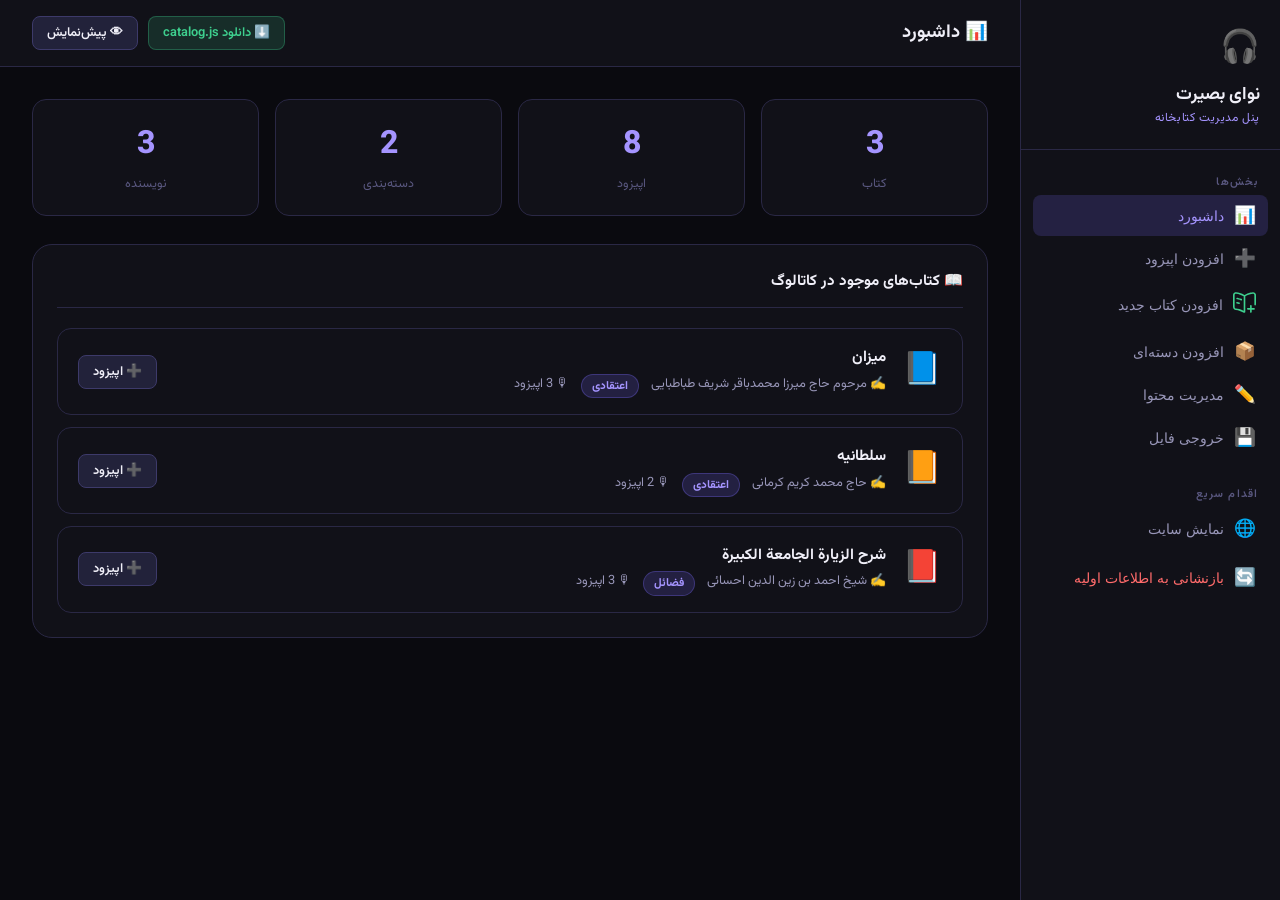
==== commit 23dbee1e: "آیکون1" ====
--- a/admin.html
+++ b/admin.html
@@ -569,7 +569,21 @@
         <span class="nav-icon">➕</span> افزودن اپیزود
       </button>
       <button class="nav-item" onclick="switchTab('add-book')" id="nav-add-book">
-        <span class="nav-icon">📚</span> افزودن کتاب جدید
+        <span class="nav-icon"><?xml version="1.0" encoding="UTF-8"?>
+<svg id="Layer_1" data-name="Layer 1" xmlns="http://www.w3.org/2000/svg" viewBox="0 0 512.53 461.88" width="23" height="23">
+  <defs>
+    <style>
+      .cls-1 {
+        stroke-width: 0px;
+        fill: #3ecf8e;
+      }
+    </style>
+  </defs>
+  <path class="cls-1" d="m512.48,65.55c0-4.05-.42-8.14-1.02-12.16C506.59,20.47,476.49-2.94,443.29.31c-17.61,1.72-35.07,4.41-52.36,8.23-47.5,10.5-92.32,27.52-132.99,54.63-1.16.77-1.95.87-3.17.06-31.29-20.87-65.25-36-101.27-46.58C126.54,8.72,99.06,3.46,71.09.39,43.56-2.64,16.71,12.22,5.73,37.58,1.64,47,.04,56.86.05,67.08c.04,61.44-.01,122.89.03,184.34.02,26.69-.39,53.4.45,80.06,1.14,36.3,27.78,64.32,63.77,68.42,29.6,3.37,58.63,9.48,87.03,18.47,27.72,8.78,54.37,19.9,78.77,36,4.18,2.75,8.93,5.02,13.74,6.35,16.21,4.46,31.04-4.14,30.89-23.61-.43-55.88-.15-111.77-.15-167.66h-.02c0-57.28.01-114.55-.04-171.83,0-1.84.71-2.82,2.13-3.8,17.09-11.73,35.3-21.37,54.44-29.28,35.46-14.66,72.36-23.77,110.44-28.18,5.16-.6,10.33-.96,15.4.76,11.73,3.97,19.01,14.62,19.02,28.14.03,46.89.02,93.79.02,140.68,0,24.19-.04,48.38.01,72.57.03,11.76,10.04,20.08,21.56,18.08,9.18-1.6,15-9.01,15-19.19,0-70.63.02-141.25-.04-211.87Zm-354-9.8c27.34,9.38,53.36,21.45,77.23,37.94,1.72,1.19,2.36,2.44,2.36,4.53-.04,105.18-.03,210.35-.02,315.52v3.09c-1.3-.71-2.25-1.22-3.19-1.75-29.77-16.8-61.53-28.55-94.49-37.24-24.29-6.4-48.93-10.97-73.86-13.99-14.93-1.81-27.59-14.61-29.34-29.57-.3-2.57-.51-5.17-.51-7.75-.03-87.01-.04-174.02-.02-261.04,0-11.78,4.82-20.93,15.28-26.77,6.35-3.55,13.19-3.11,20.05-2.31,29.51,3.43,58.39,9.69,86.5,19.33Z"/>
+  <path class="cls-1" d="m469.26,355.02c-16.22-.07-32.43-.02-48.65-.02h-3.59c0-1.51,0-2.52,0-3.54,0-16.31.07-32.62-.03-48.93-.06-11.51-10.92-19.94-22.11-17.33-8.91,2.07-14.43,9.18-14.47,18.87-.06,15.66-.02,31.32-.02,46.98v3.95h-3.76c-15.84,0-31.69-.03-47.54,0-10.87.01-18.85,7.64-18.91,17.98-.06,10.82,7.76,18.6,18.82,18.62,16.03.04,32.07.02,48.1.02h3.3v4.37c0,15.48-.07,30.95,0,46.42.06,11.53,7.86,19.5,18.7,19.45,10.44-.04,18.3-9.13,18.02-19.52-.42-15.83-.11-31.69-.1-47.54v-3.17h3.37c16.22-.01,32.43-.03,48.65-.01,4.77.01,8.9-1.6,12.42-4.73,5.54-4.93,7.37-12.94,4.7-20.11-2.65-7.12-9.13-11.74-16.91-11.77Z"/>
+  <path class="cls-1" d="m88.17,160.92c10.04,1.61,20.09,3.25,30.05,5.31,20.59,4.25,40.67,10.37,60.42,17.56,4.02,1.46,7.99,1.45,11.96.09,6.98-2.37,11.63-8.79,11.85-16.2.23-8.04-3.97-14.7-11.54-17.55-25.16-9.45-51-16.54-77.42-21.49-7.54-1.41-15.13-2.61-20.6-3.55-11.76-.12-19.51,6.9-20.24,16.34-.75,9.73,5.93,17.95,15.53,19.48Z"/>
+  <path class="cls-1" d="m88.5,255.4c13.8,2.65,27.56,5.58,41.32,8.41,2.8.58,5.57,1.26,8.36,1.89,6.58-.37,12.76-4.08,15.7-9.75,5.39-10.35.08-23.13-11.64-25.95-16.62-4-33.45-7.16-50.23-10.46-3.69-.73-7.37.35-10.64,2.36-6.78,4.17-10.01,11.51-8.53,19.31,1.39,7.3,7.57,12.63,15.65,14.18Z"/>
+</svg></span> افزودن کتاب جدید
       </button>
       <button class="nav-item" onclick="switchTab('bulk-add')" id="nav-bulk-add">
         <span class="nav-icon">📦</span> افزودن دسته‌ای
@@ -1983,3 +1997,4 @@
 </script>
 </body>
 </html>
+
